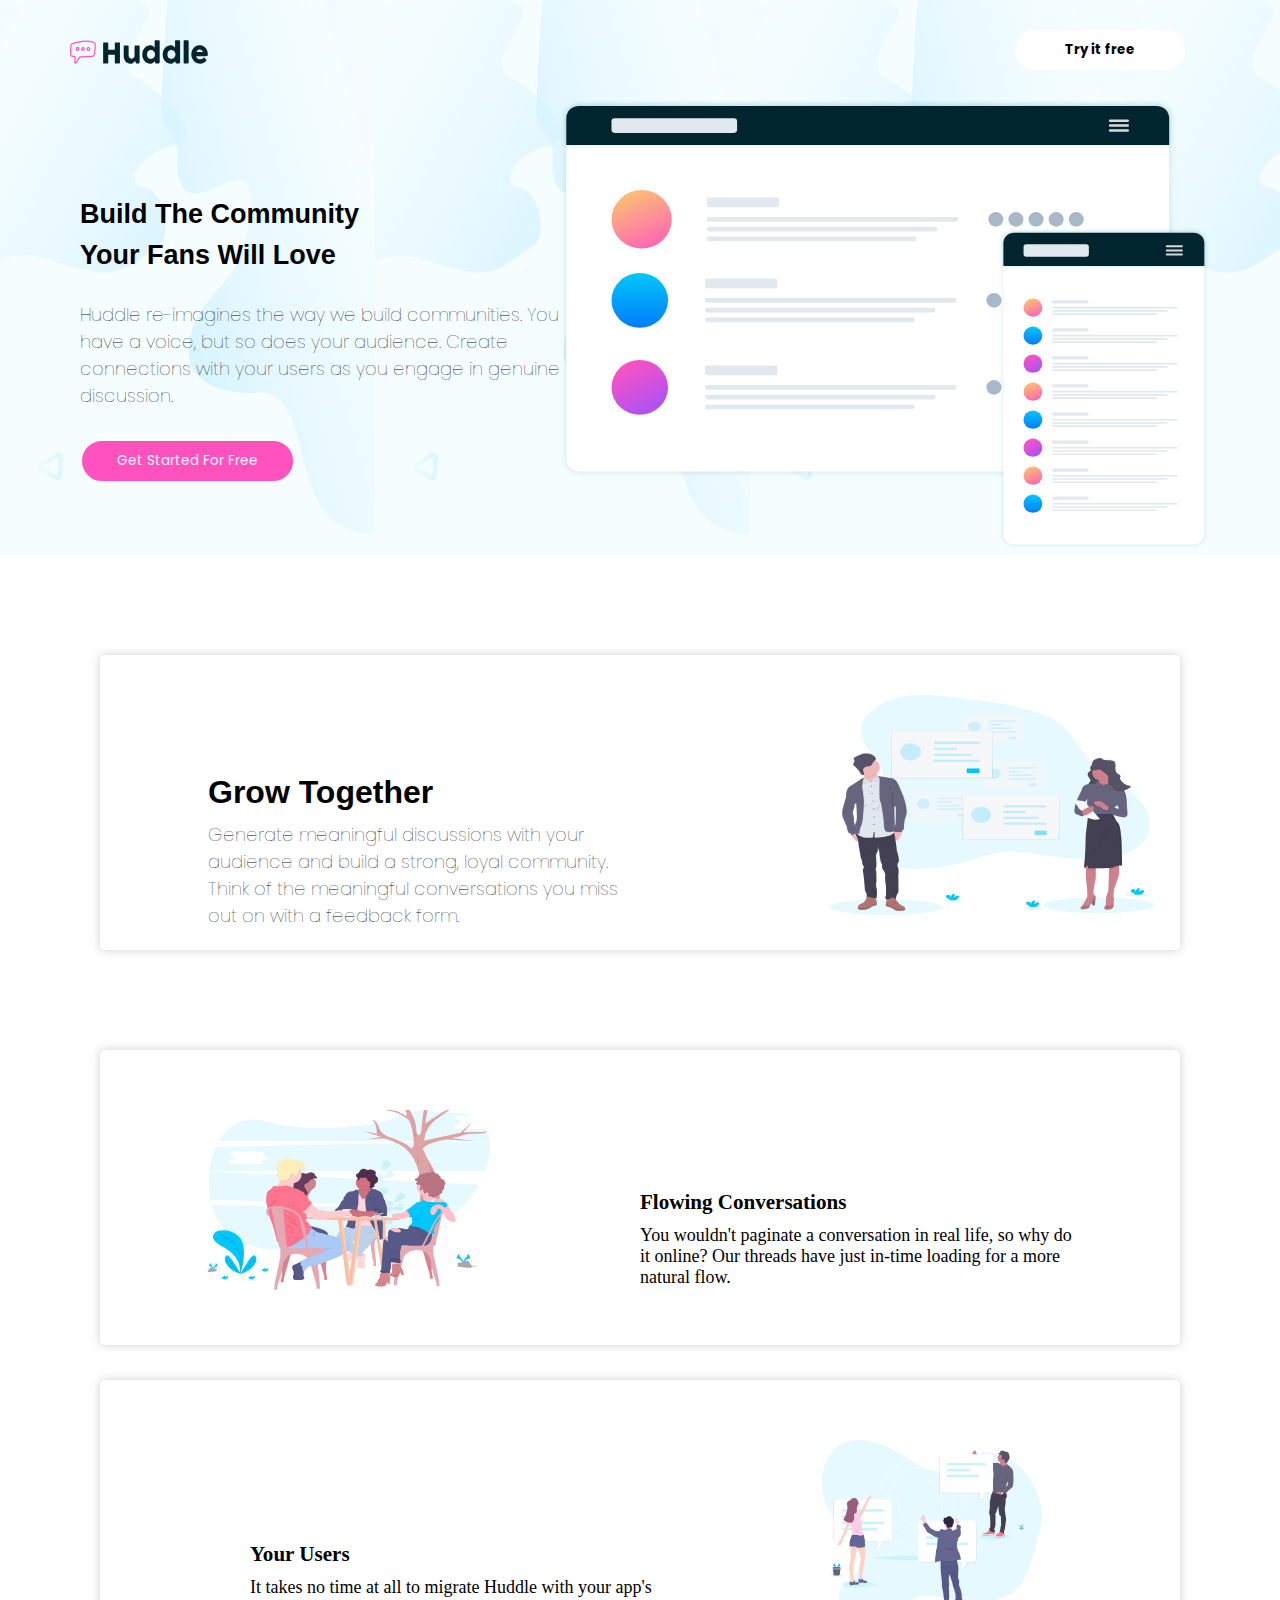
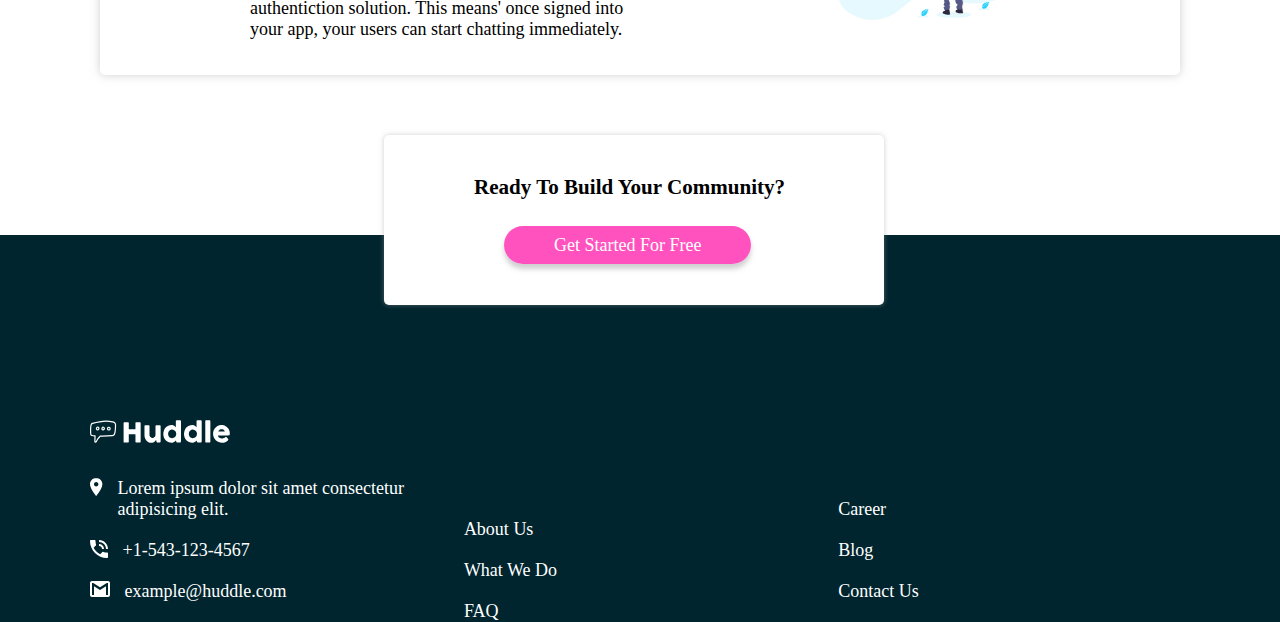
==== index.html @ 969eff19 "new changes" ====
<!DOCTYPE html>
<html lang="en">

<head>
    <meta charset="UTF-8">
    <meta http-equiv="X-UA-Compatible" content="IE=edge">
    <meta name="viewport" content="width=device-width, initial-scale=1.0">
    <title>Document</title>
    <link rel="stylesheet" href="style.css" />
</head>

<body>
    <header>
        <div class="num-one">
            <div class="topper">
                <div>
                    <img class="logo" src="logo.svg">
                </div>
                <h2 class="big">Build The Community</h2>
                <h2 class="bigs">Your Fans Will Love</h2>

                <p class="bigger">Huddle re-imagines the way we build communities. You have a voice, but so does your
                    audience. Create connections with your users as you engage in genuine discussion.</p>
                <button class="biggest">Get Started For Free</button>
            </div>
            <div class="topimage">
                <button class="try">Try it free</button>
                <img class="image-one" src="illustration-mockups.svg">
            </div>
        </div>
    </header>


    <section>
        <div class="num-two">
            <div class="B">
                <h3 class="big-two">Grow Together</h3>
                <p class="bigger-two">Generate meaningful discussions with your audience and build a strong, loyal
                    community. Think of the meaningful conversations you miss out on with a feedback form.</p>
            </div>

            <div>
                <img class="image-two" src="illustration-grow-together.svg">
            </div>
        </div>

        <div class="num-three">
            <div>
                <img class="image-three" src="illustration-flowing-conversation.svg">
            </div>

            <div class="C">
                <h3 class="big-three">Flowing Conversations</h3>
                <p class="bigger-three">You wouldn't paginate a conversation in real life, so why do</p>
                <p class="bigger-three"> it online? Our threads have just in-time loading for a more</p>
                <p class="bigger-three">natural flow.</p>
            </div>
        </div>

        <div class="num-four">
            <div class="D">
                <h3 class="big-four">Your Users</h3>

                <p class="bigger-four">It takes no time at all to migrate Huddle with your app's</p>
                <p class="bigger-four">authentiction solution. This means' once signed into</p>
                <p class="bigger-four">your app, your users can start chatting immediately.</p>
            </div>

            <div>
                <img class="image-four" src="illustration-your-users.svg">
            </div>
        </div>

        <div class="num-five">
            <div class="E">
                <h3 class="big-five">Ready To Build Your Community?</h3>

                <a href="" class="bigger-five">Get Started For Free</a>
            </div>
        </div>

    </section>

    <footer>
            <ul class="footer-section">
                <li> <img class="logo" src="logo-footer.svg"></li>
                <li><img class="location" src="icon-location.svg">
                    <p>Lorem ipsum dolor sit amet consectetur adipisicing elit.
                    </p>
                </li>
                <li>    
                    <img class="phone" src="icon-phone.svg">
                    <span> +1-543-123-4567</span>
                </li>
                <li><img class="email" src="icon-email.svg">
                <span>example@huddle.com</span></li>
            </ul>

            <ul class="footer-section">
                
                <li>
                    <p class="about">About Us
                    </p>
                </li>
                <li>
                    <p>
                        What We Do
                    </p>
                </li>
                <p>FAQ</p>
            </ul>


            <ul class="footer-section">
                
                <li>
                    <p>Career
                    </p>
                </li>
                <li>  
                    <p>Blog</p>  
                </li>
                <li>
                    <p>Contact Us</p>
            </ul>

    </footer>

</body>

</html>
---- style.css ----
@import url('https://fonts.googleapis.com/css2?family=Open+Sans:wght@;700&family=Poppins:wght@600&display=swap');

*{
    margin: 0;
    padding: 0;
    box-sizing: border-box;
}

body{
    /* background-color: black;   */
    display: flex;
    flex-direction: column;
    justify-content: center;
    align-items: center; 
    font-size: 18px;
}
  
.num-one{
    display: flex;   
    background-image: url(bg-hero-desktop.svg);
    background-image: url(bg-hero-mobile.svg);
    background-color: hsl(193, 100%, 96%,0.5);
}
.topper{
    margin-left: 30px;
    font-weight: 400;
}

.topimage{
    margin-right: 70px;
}

.image-one{
    width: 650px; 
    height: 450px; 
    margin-top: 20px;
}

.try{
    margin-top: 30px;
    margin-bottom: 10px;
    margin-left: 70%;
    border-radius: 30px;
    border-color: hsl(0, 0%, 95%);
    border: 2px white;
    padding-left: 50px;
    padding-right: 50px;
    padding-top: 10px;
    padding-bottom: 10px;
    background-color: white;
    font-family: 'Poppins', sans-serif;
    font-weight: 700;
}


.logo{
    margin: 30px;
    margin-top: 40px;
    height: 24px;
    width: 26%;
    margin-left: 40px;
}

.big{
    margin-top: 100px;
    margin-left: 50px; 
    font-family: 'Opensans', sans-serif;
}

.bigs{
    margin-top: 10px;
    margin-left: 50px; 
    font-family: 'Opensans', sans-serif;

}

.bigger{
    margin-top: 30px;
    margin-left: 50px;
    font-family: 'Poppins', sans-serif;
    font-weight: 100;

}

.biggest{
    margin-left: 50px;
    border-radius: 30px;
    border-color: hsl(322, 100%, 66%);
    background-color: hsl(322, 100%, 66%);
    border: 2px solid;
    color: white;
    padding-left: 35px;
    padding-right: 35px;
    padding-top: 10px;
    padding-bottom: 10px;
    margin-top: 30px;
    font-family: 'Poppins', sans-serif;

    /* font-family: 'Open Sans', sans-serif; */
    /* font-weight: 400; */
}

.num-two{
    margin: 100px;
    background-color: white;
    box-sizing: border-box;
    box-shadow: 0 0 10px rgba(163, 161, 161, .5);
    display: flex;
    border-radius: 5px;
}

.image-two{
    width: 350px;
    height: 290px;
    padding-right: 25px;
    padding-top: 40px;
    padding-bottom: 30px;
}

.B{
    padding-left: 10%;
    padding-right: 19%;
    margin-top: 11%;
}

.big-two{
    font-size: xx-large;
    font-family: 'Opensans', sans-serif;
}

.bigger-two{
    margin-top: 10px;
    font-family: 'Poppins', sans-serif;
    font-weight: 5;
}

.num-three{
    margin-left: 100px;  
    margin-top: 0px;
    margin-right: 100px; 
    background-color: white; 
    box-sizing: border-box; 
    box-shadow: 0 0 10px rgba(163, 161, 161, .5); 
    border-radius: 5px;
    display: flex; 
} 

.image-three{
    width: 390px; 
    height: 290px; 
    padding-left: 105px;
    padding-top: 60px; 
    padding-bottom: 50px;
} 

.C{ 
    padding-top: 13%; 
    padding-left: 150px;
} 

.big-three{ 
    padding-bottom: 10px; 
} 

.num-four{
    margin-left: 100px; 
    margin-top: 35px;
    margin-right: 100px;
    background-color: white;
    box-sizing: border-box;
    box-shadow: 0 0 10px rgba(163, 161, 161, .5);
    border-radius: 5px;
    display: flex;
}

.D{
    padding-top: 15%; 
    padding-left: 150px;
}

.big-four{ 
    padding-bottom: 10px; 
} 

.image-four{
    width: 390px; 
    height: 290px; 
    padding-left: 170px;
    padding-top: 60px; 
    padding-bottom: 50px;
}

.num-five{
    margin-left: 30%; 
    margin-top: 60px;
    margin-right: 40%;
    background-color: white;
    box-sizing: border-box;
    box-shadow: 0 0 5px rgba(163, 161, 161, .5);
    border-radius: 5px;
    width: 500px;
    height: 170px;
    z-index: 100;
    margin-bottom: -70px;
    position: relative;
}

.E{
    padding: 40px;
    padding-left: 90px;
}

.big-five{
    padding-bottom: 15px;
    margin-bottom: 20px;
}

.bigger-five{
    border-color: hsl(322, 80%, 26%);
    background-color: hsl(322, 100%, 66%);
    border: 2px hsl(322, 80%, 26%) ;
    color: white;
    padding-left: 50px;
    text-decoration: none;
    padding-right: 50px;
    padding-top: 9px;
    padding-bottom: 9px;
    border-radius: 30px;
    margin-left: 30px;
    box-shadow: 0px 5px 5px 0px  rgba(163, 161, 161, .5);

}

footer{
    display: flex;
    flex-flow: row wrap;
    justify-content: space-between;
    align-items: flex-end;
    background-color: hsl(192, 100%, 9%);
    width: 100%;    
    z-index: 1;
    min-height: 200px;
    height: auto;
    padding: 150px 7% 0 7%;
}
.footer-section {
    /* flex: 1 30%; */
    width: 32%;
    color: #ffffff;
    /* background-color: red; */
}

.footer-section li{
    margin: 20px 0;
    display: flex;
    align-items: flex-start;
}
.footer-section li > img{
    object-fit: contain;
    margin-right: 15px;
}
.footer-section .logo{
    object-fit: contain;
    margin: 15px 0px !important;
    height: auto;
    width: 40%;
    max-width: 100%;
}

.about{
    margin-top: 5%;
}
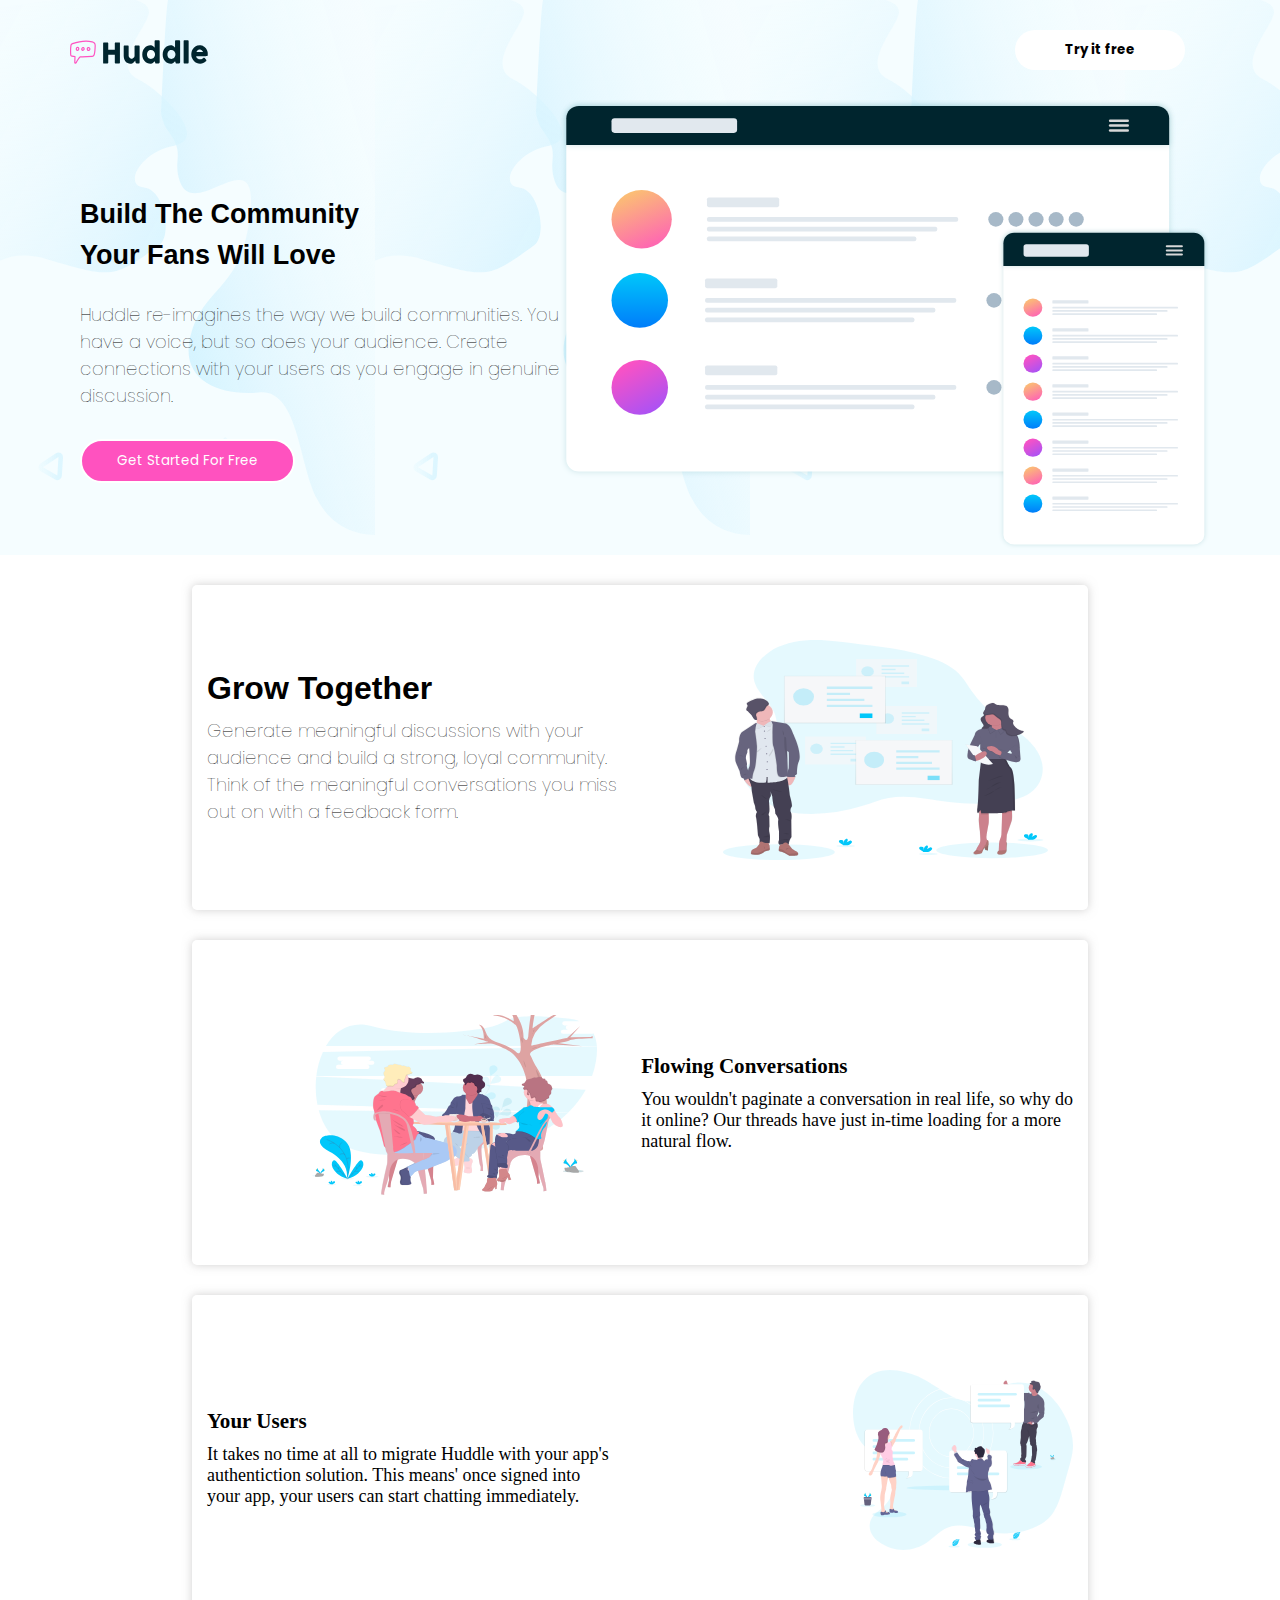
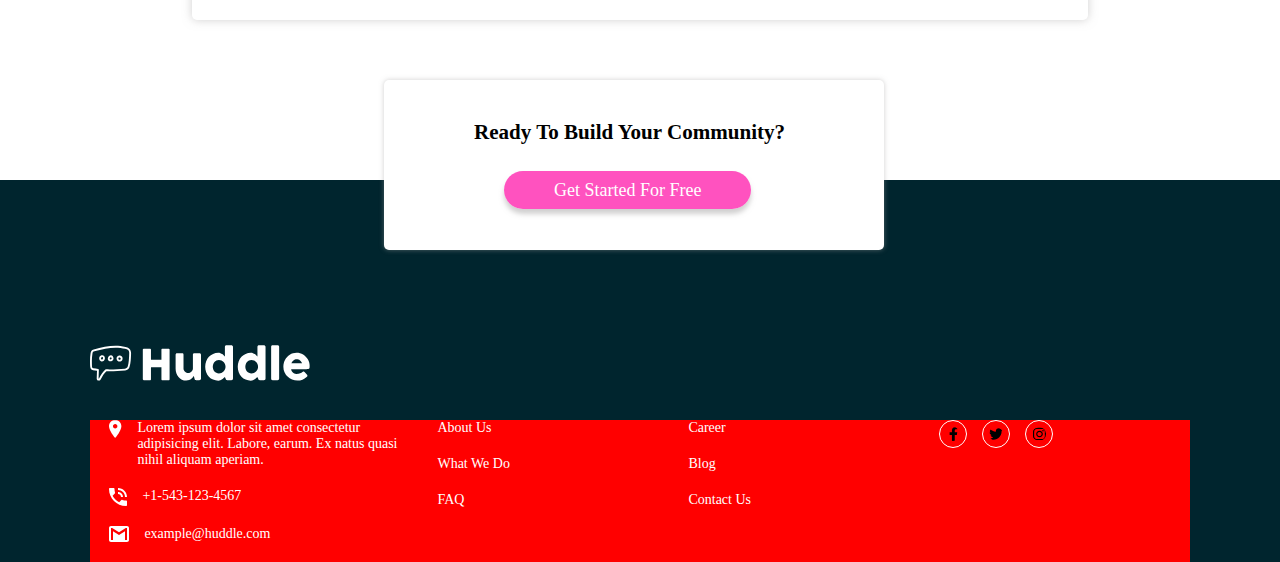
==== commit dbaf34e3: "new changes" ====
--- a/index.html
+++ b/index.html
@@ -82,11 +82,11 @@
     </section>
 
     <footer>
+            <img class="logo" src="logo-footer.svg">
+            <div class="f-row">
             <ul class="footer-section">
-                <li> <img class="logo" src="logo-footer.svg"></li>
                 <li><img class="location" src="icon-location.svg">
-                    <p>Lorem ipsum dolor sit amet consectetur adipisicing elit.
-                    </p>
+                    <p>Lorem ipsum dolor sit amet consectetur adipisicing elit. Labore, earum. Ex natus quasi nihil aliquam aperiam.</p>
                 </li>
                 <li>    
                     <img class="phone" src="icon-phone.svg">
@@ -124,6 +124,19 @@
                     <p>Contact Us</p>
             </ul>
 
+            <ul class="footer-section">
+                
+                <li>
+                   <img class="social fb-logo" src="./facebook-f-brands.svg" alt="fb-logo">
+                   <img class="social twitter-logo" src="./twitter-brands.svg"  alt="twitter-logo">
+                   <img class="social ins-logo" src="./instagram-brands.svg" alt="ins-logo">
+                </li>
+               
+            </ul>
+
+            </div>
+            <!-- you can continue sir. ok you can continue sir -->
+
     </footer>
 
 </body>
--- a/style.css
+++ b/style.css
@@ -101,12 +101,20 @@
 }
 
 .num-two{
-    margin: 100px;
     background-color: white;
     box-sizing: border-box;
     box-shadow: 0 0 10px rgba(163, 161, 161, .5);
-    display: flex;
-    border-radius: 5px;
+    border-radius: 5px;
+}
+
+.num-two, .num-three, .num-four{
+    width: 70%;
+    margin: 30px auto;
+    display: flex;
+    justify-content: space-between;
+    align-items: center;
+    padding: 15px;
+    /* background-color: aqua !important; */
 }
 
 .image-two{
@@ -118,9 +126,9 @@
 }
 
 .B{
-    padding-left: 10%;
-    padding-right: 19%;
-    margin-top: 11%;
+    /* padding-left: 10%; */
+    padding-right: 10%;
+    /*margin-top: 11%; */
 }
 
 .big-two{
@@ -135,14 +143,10 @@
 }
 
 .num-three{
-    margin-left: 100px;  
-    margin-top: 0px;
-    margin-right: 100px; 
     background-color: white; 
     box-sizing: border-box; 
     box-shadow: 0 0 10px rgba(163, 161, 161, .5); 
     border-radius: 5px;
-    display: flex; 
 } 
 
 .image-three{
@@ -154,8 +158,8 @@
 } 
 
 .C{ 
-    padding-top: 13%; 
-    padding-left: 150px;
+    /* padding-top: 13%; 
+    padding-left: 150px; */
 } 
 
 .big-three{ 
@@ -163,19 +167,16 @@
 } 
 
 .num-four{
-    margin-left: 100px; 
-    margin-top: 35px;
-    margin-right: 100px;
+   
     background-color: white;
     box-sizing: border-box;
     box-shadow: 0 0 10px rgba(163, 161, 161, .5);
     border-radius: 5px;
-    display: flex;
 }
 
 .D{
-    padding-top: 15%; 
-    padding-left: 150px;
+    /* padding-top: 15%; 
+    padding-left: 150px; */
 }
 
 .big-four{ 
@@ -232,38 +233,58 @@
 }
 
 footer{
-    display: flex;
-    flex-flow: row wrap;
-    justify-content: space-between;
-    align-items: flex-end;
     background-color: hsl(192, 100%, 9%);
     width: 100%;    
     z-index: 1;
     min-height: 200px;
+    font-size: 14px;
     height: auto;
     padding: 150px 7% 0 7%;
 }
+.f-row{
+    display: flex;
+    background-color: red;
+    flex-flow: row wrap;
+    justify-content: space-evenly;
+    align-items: flex-start;
+}
 .footer-section {
     /* flex: 1 30%; */
-    width: 32%;
+    /* 100/4 section = 25 */
+    width: 21%;
     color: #ffffff;
     /* background-color: red; */
 }
+.f-row .footer-section:first-child{
+    width: 28% !important;
+}
+
+.footer-section p{
+    margin: 0;
+}
 
 .footer-section li{
-    margin: 20px 0;
+    margin: 0 0 20px 0;
     display: flex;
     align-items: flex-start;
 }
 .footer-section li > img{
+    color: white;
     object-fit: contain;
     margin-right: 15px;
 }
-.footer-section .logo{
+.footer-section .social{
+    width: 28px;
+    height: 28px;
+    padding: 6px;
+    border-radius: 50%;
+    border: 1px solid #fff;
+}
+footer img.logo{
     object-fit: contain;
-    margin: 15px 0px !important;
+    margin: 15px 0 35px 0 !important;
     height: auto;
-    width: 40%;
+    width: 20%;
     max-width: 100%;
 }
 
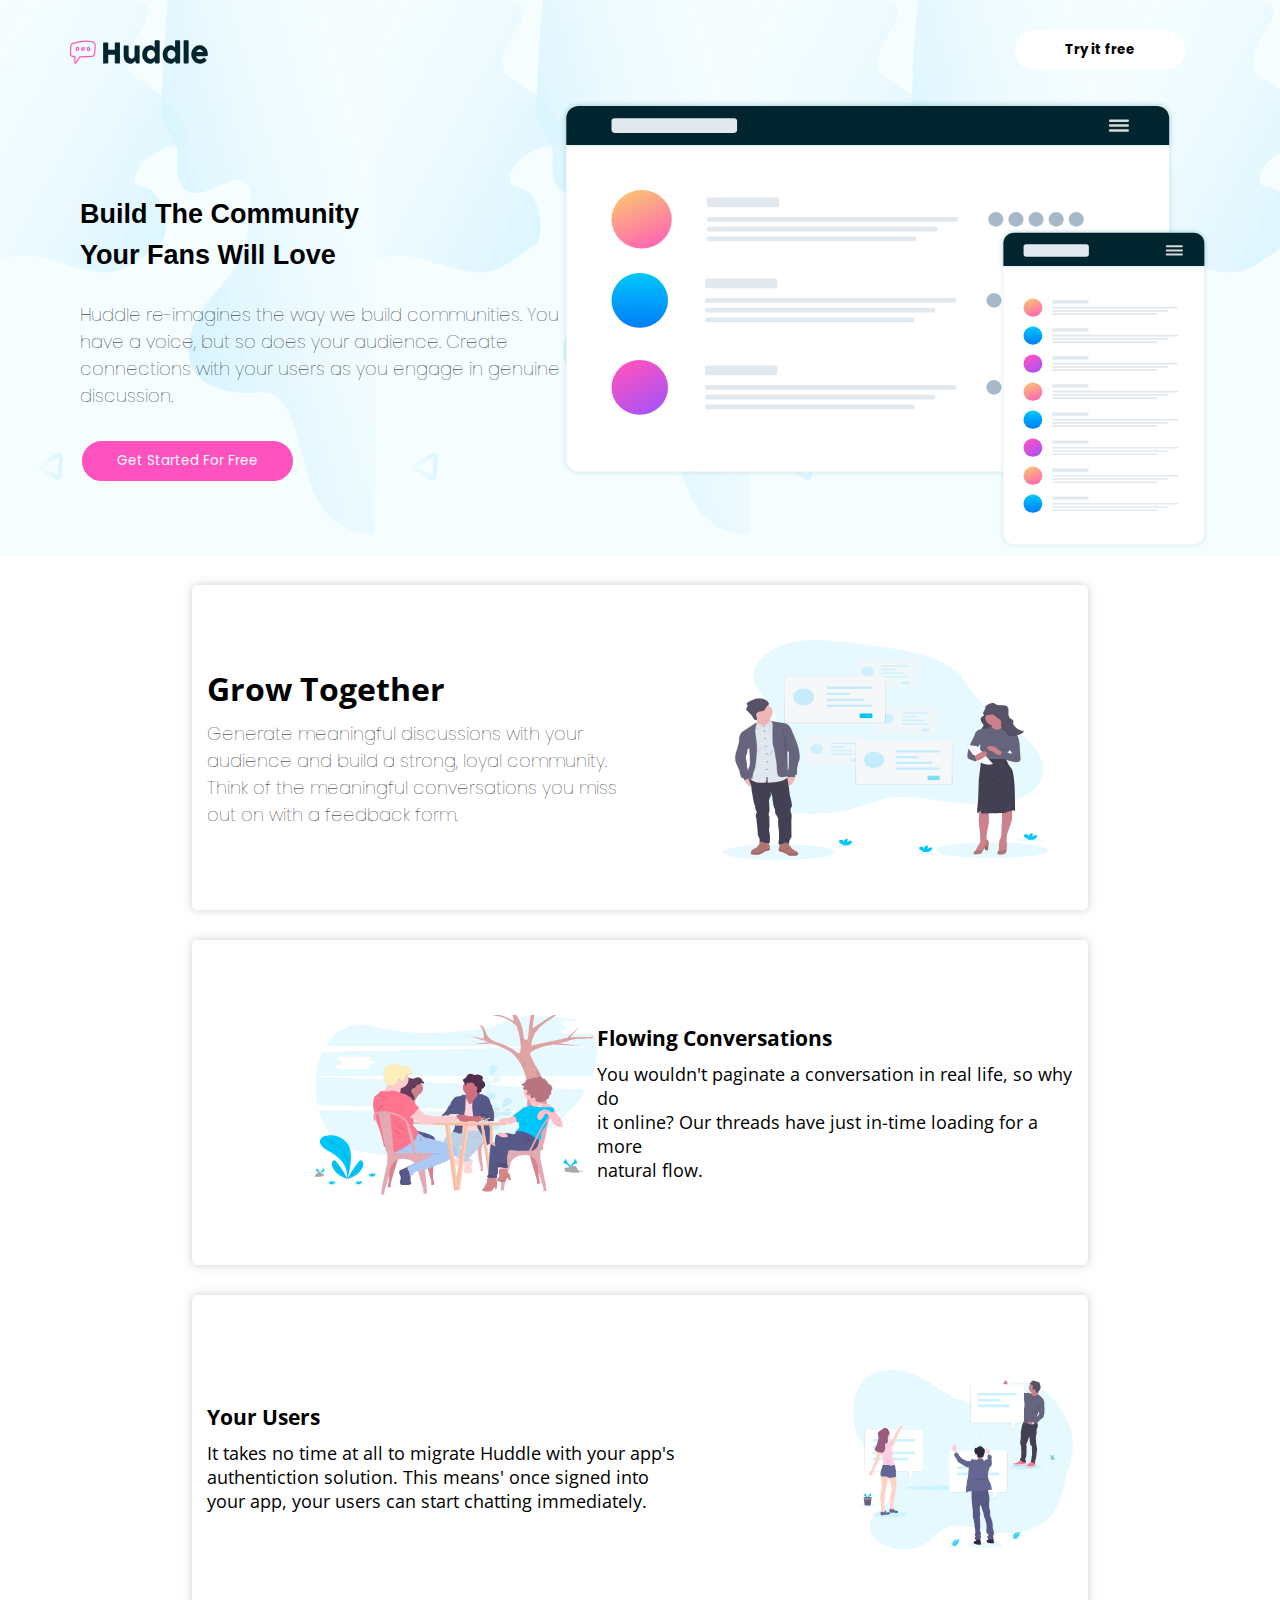
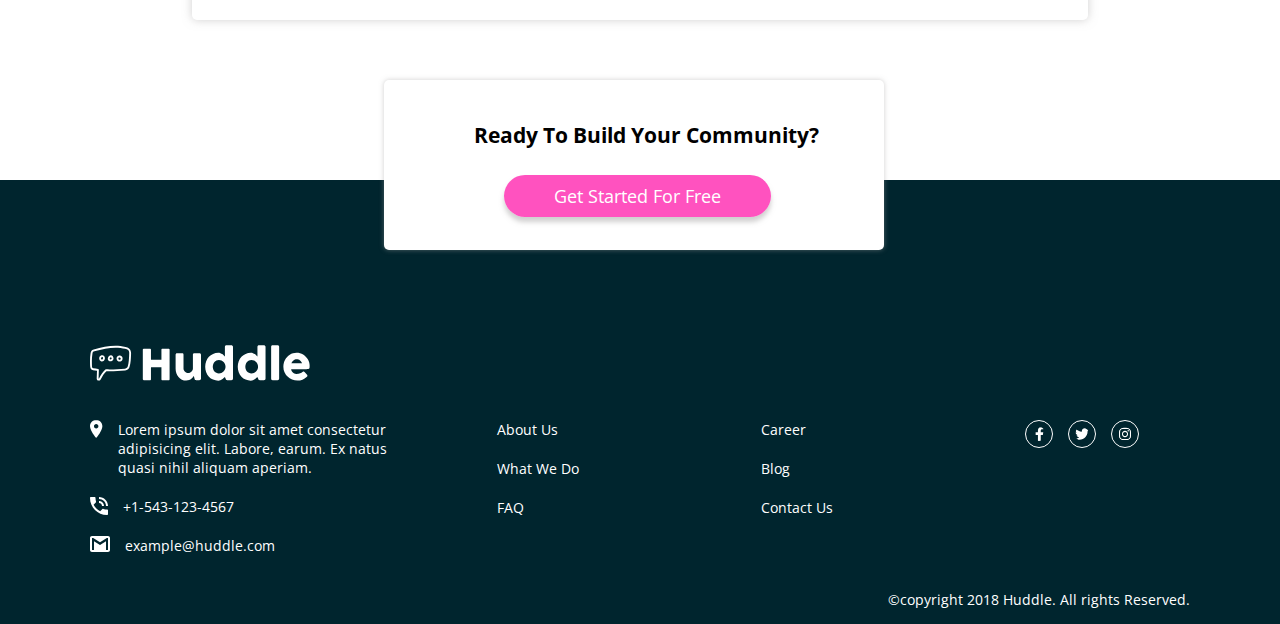
==== commit 29793a93: "new changes" ====
--- a/index.html
+++ b/index.html
@@ -107,7 +107,9 @@
                         What We Do
                     </p>
                 </li>
+                <li>
                 <p>FAQ</p>
+                </li>
             </ul>
 
 
@@ -122,6 +124,7 @@
                 </li>
                 <li>
                     <p>Contact Us</p>
+                </li>
             </ul>
 
             <ul class="footer-section">
@@ -135,7 +138,7 @@
             </ul>
 
             </div>
-            <!-- you can continue sir. ok you can continue sir -->
+            <p class="copy">&copy;copyright 2018 Huddle. All rights Reserved.</p>
 
     </footer>
 
--- a/style.css
+++ b/style.css
@@ -7,11 +7,11 @@
 }
 
 body{
-    /* background-color: black;   */
     display: flex;
     flex-direction: column;
     justify-content: center;
     align-items: center; 
+    font-family: 'Open Sans';
     font-size: 18px;
 }
   
@@ -95,9 +95,6 @@
     padding-bottom: 10px;
     margin-top: 30px;
     font-family: 'Poppins', sans-serif;
-
-    /* font-family: 'Open Sans', sans-serif; */
-    /* font-weight: 400; */
 }
 
 .num-two{
@@ -114,7 +111,6 @@
     justify-content: space-between;
     align-items: center;
     padding: 15px;
-    /* background-color: aqua !important; */
 }
 
 .image-two{
@@ -126,14 +122,12 @@
 }
 
 .B{
-    /* padding-left: 10%; */
     padding-right: 10%;
-    /*margin-top: 11%; */
 }
 
 .big-two{
     font-size: xx-large;
-    font-family: 'Opensans', sans-serif;
+    font-family: 'Open sans', sans-serif;
 }
 
 .bigger-two{
@@ -157,11 +151,6 @@
     padding-bottom: 50px;
 } 
 
-.C{ 
-    /* padding-top: 13%; 
-    padding-left: 150px; */
-} 
-
 .big-three{ 
     padding-bottom: 10px; 
 } 
@@ -174,10 +163,6 @@
     border-radius: 5px;
 }
 
-.D{
-    /* padding-top: 15%; 
-    padding-left: 150px; */
-}
 
 .big-four{ 
     padding-bottom: 10px; 
@@ -241,19 +226,20 @@
     height: auto;
     padding: 150px 7% 0 7%;
 }
+footer p.copy{
+    margin: 15px 0;
+    text-align: right;
+    color: #ffffff;
+}
 .f-row{
     display: flex;
-    background-color: red;
     flex-flow: row wrap;
-    justify-content: space-evenly;
+    justify-content: space-between;
     align-items: flex-start;
 }
 .footer-section {
-    /* flex: 1 30%; */
-    /* 100/4 section = 25 */
-    width: 21%;
+    width: 15%;
     color: #ffffff;
-    /* background-color: red; */
 }
 .f-row .footer-section:first-child{
     width: 28% !important;
@@ -267,6 +253,7 @@
     margin: 0 0 20px 0;
     display: flex;
     align-items: flex-start;
+    
 }
 .footer-section li > img{
     color: white;
